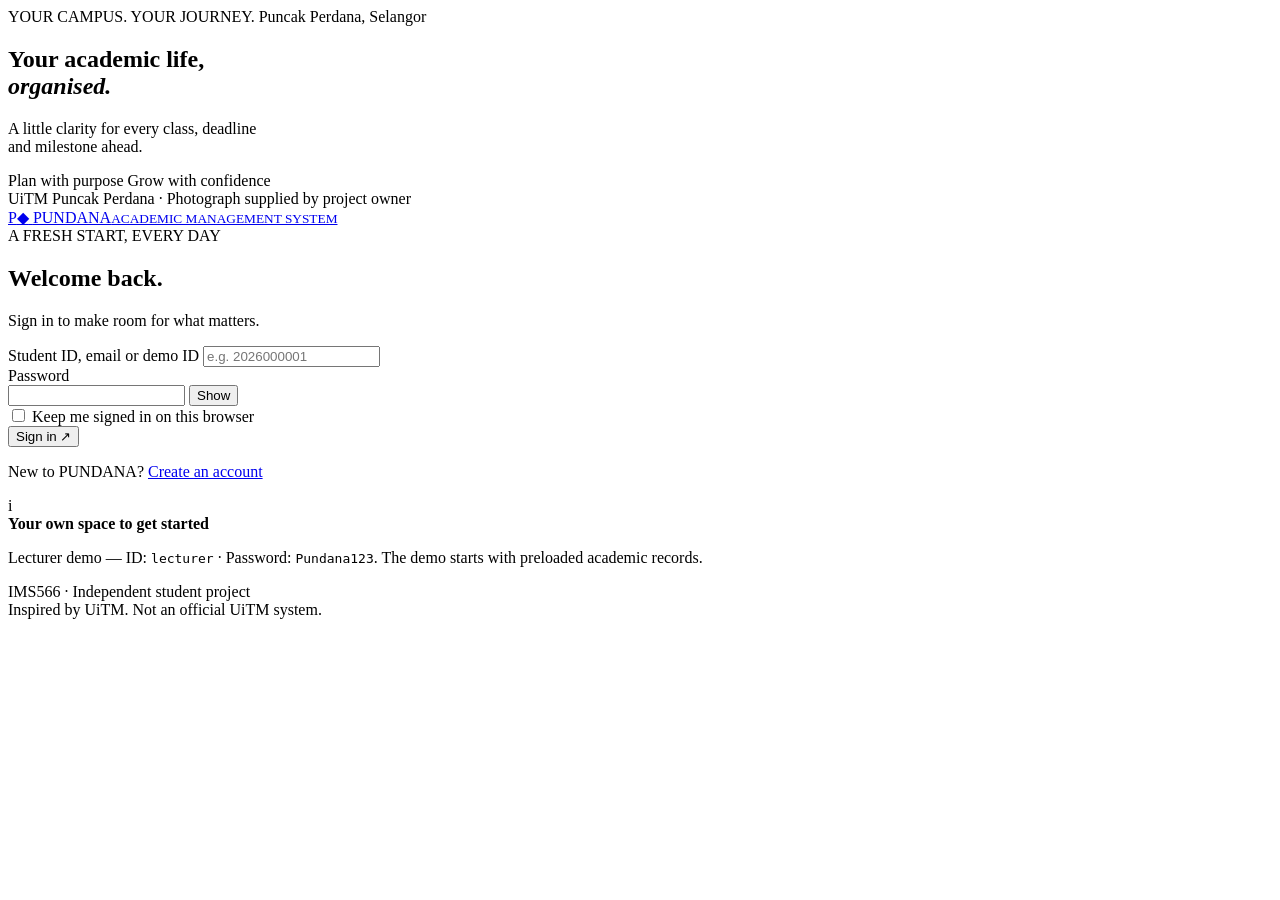
==== index.html @ 01520133 "Upload PUNDANA website" ====
<!doctype html>
<html lang="en">
<head>
<meta charset="utf-8">
<meta name="viewport" content="width=device-width, initial-scale=1">
<meta name="description" content="PUNDANA — an independent IMS566 student academic management project.">
<title>Sign in | PUNDANA</title>
<link rel="stylesheet" href="assets/vendor/bootstrap.min.css">
<link rel="stylesheet" href="assets/css/style.css">
<script src="assets/js/demo-data.js" defer></script>
<script src="assets/js/auth.js" defer>
</script>
<script src="assets/js/pages.js" defer>
</script>
<link rel="stylesheet" href="assets/css/lavender-theme.css">
<script defer src="assets/js/lavender-theme.js">
</script>
</head>
<body class="lavender-auth">
<main class="auth-layout">
<aside class="campus">
<div class="campus-top">
<span class="eyebrow">YOUR CAMPUS. YOUR JOURNEY.</span>
<span class="location">Puncak Perdana, Selangor</span>
</div>
<div class="campus-copy">
<span class="yellow-rule">
</span>
<h2>Your academic life,<br>
<em>organised.</em>
</h2>
<p>A little clarity for every class, deadline<br>and milestone ahead.</p>
<div class="campus-tags">
<span>Plan with purpose</span>
<span>Grow with confidence</span>
</div>
</div>
<div class="photo-credit">UiTM Puncak Perdana · Photograph supplied by project owner</div>
</aside>
<section class="form-panel">
<a class="brand" href="index.html">
<span class="brand-icon">P<span>◆</span>
</span>
<span>PUNDANA<small>ACADEMIC MANAGEMENT SYSTEM</small>
</span>
</a>
<div class="form-content">
<span class="eyebrow purple">A FRESH START, EVERY DAY</span>
<h1>Welcome back.</h1>
<p class="intro">Sign in to make room for what matters.</p>
<div id="feedback" role="status" aria-live="polite" hidden>
</div>
<form id="login-form">
<div class="mb-4">
<label for="identity" class="form-label">Student ID, email or demo ID</label>
<input class="form-control" id="identity" name="identity" autocomplete="username" placeholder="e.g. 2026000001" required maxlength="254">
</div>
<div class="mb-3">
<label for="password" class="form-label">Password</label>
<div class="password-wrap">
<input class="form-control" id="password" name="password" type="password" autocomplete="current-password" required minlength="8" maxlength="128">
<button type="button" class="reveal" data-toggle="password" aria-controls="password" aria-pressed="false" aria-label="Show password">Show</button>
</div>
</div>
<div class="form-check mb-4">
<input class="form-check-input" type="checkbox" id="remember">
<label class="form-check-label" for="remember">Keep me signed in on this browser</label>
</div>
<button class="btn btn-primary w-100" type="submit">Sign in <span aria-hidden="true">↗</span>
</button>
</form>
<p class="switch">New to PUNDANA? <a href="register.html">Create an account</a>
</p>
<div class="demo-note">
<span class="note-icon">i</span>
<div>
<strong>Your own space to get started</strong>
<p>Lecturer demo — ID: <code>lecturer</code> · Password: <code>Pundana123</code>. The demo starts with preloaded academic records.</p>
</div>
</div>
</div>
<footer>IMS566 · Independent student project<br>Inspired by UiTM. Not an official UiTM system.</footer>
</section>
</main>
</body>
</html>
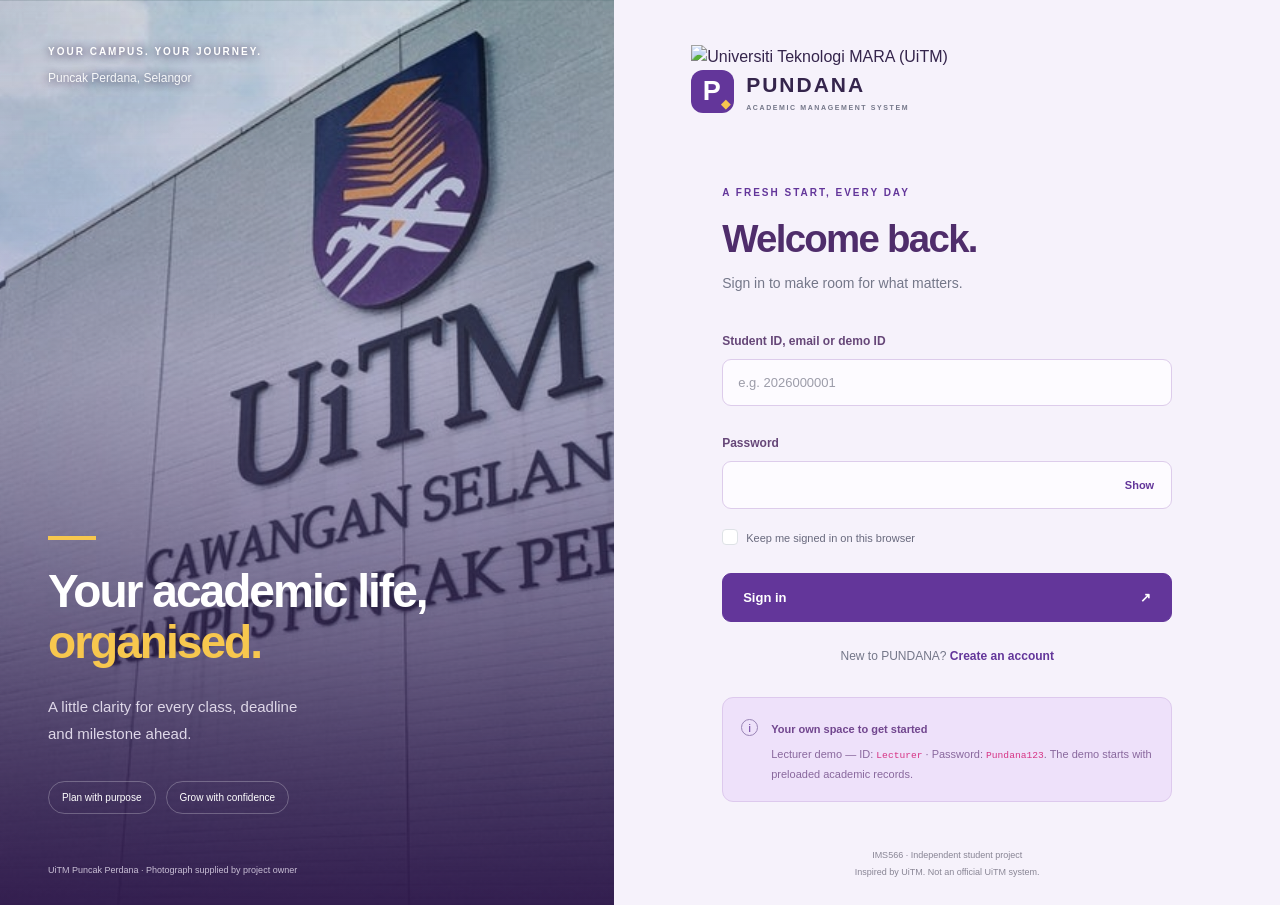
==== commit 7ff9ecd6: "Login and registration layout" ====
--- a/index.html
+++ b/index.html
@@ -13,6 +13,7 @@
 <script src="assets/js/pages.js" defer>
 </script>
 <link rel="stylesheet" href="assets/css/lavender-theme.css">
+<link rel="stylesheet" href="assets/css/auth-branding.css">
 <script defer src="assets/js/lavender-theme.js">
 </script>
 </head>
@@ -38,12 +39,15 @@
 <div class="photo-credit">UiTM Puncak Perdana · Photograph supplied by project owner</div>
 </aside>
 <section class="form-panel">
+<header class="auth-branding">
+<div class="university-logo"><img src="assets/images/uitm-logo.png" alt="Universiti Teknologi MARA (UiTM)" width="1300" height="559"></div>
 <a class="brand" href="index.html">
 <span class="brand-icon">P<span>◆</span>
 </span>
 <span>PUNDANA<small>ACADEMIC MANAGEMENT SYSTEM</small>
 </span>
 </a>
+</header>
 <div class="form-content">
 <span class="eyebrow purple">A FRESH START, EVERY DAY</span>
 <h1>Welcome back.</h1>
@@ -75,7 +79,7 @@
 <span class="note-icon">i</span>
 <div>
 <strong>Your own space to get started</strong>
-<p>Lecturer demo — ID: <code>lecturer</code> · Password: <code>Pundana123</code>. The demo starts with preloaded academic records.</p>
+<p>Lecturer demo — ID: <code>Lecturer</code> · Password: <code>Pundana123</code>. The demo starts with preloaded academic records.</p>
 </div>
 </div>
 </div>
--- a/assets/css/style.css
+++ b/assets/css/style.css
@@ -0,0 +1,2 @@
+:root{--purple:#59338c;--navy:#1c2546;--yellow:#f7c74e;--muted:#747789;--lavender:#f4f1f8}*{box-sizing:border-box}body{margin:0;color:var(--navy);font-family:Inter,"Segoe UI",Arial,sans-serif;background:#fff}a{color:var(--purple);text-underline-offset:4px}a:hover{color:#361957}.auth-layout{min-height:100vh;display:grid;grid-template-columns:48% 52%}.campus{position:relative;min-height:100vh;background:linear-gradient(180deg,rgba(25,24,57,.14),rgba(30,16,57,.4) 40%,rgba(26,15,52,.97)),url('../images/uitm-puncak-perdana.png') center 24%/cover;color:white;display:flex;flex-direction:column;justify-content:space-between;padding:44px 48px 28px}.campus-top{display:flex;flex-direction:column;gap:10px;text-shadow:0 1px 8px #24133b}.eyebrow{font-size:10px;font-weight:750;letter-spacing:2px}.location{font-size:12px;opacity:.9}.campus-copy{margin-top:auto;padding-top:220px}.yellow-rule{display:block;width:48px;height:4px;background:var(--yellow);margin-bottom:26px}.campus h2{font-size:clamp(34px,3.6vw,58px);letter-spacing:-2px;line-height:1.12;font-weight:650}.campus em{color:var(--yellow);font-style:normal}.campus p{margin:24px 0;color:#ded7e8;line-height:1.8;font-size:15px}.campus-tags{display:flex;gap:10px;flex-wrap:wrap;margin:34px 0 50px}.campus-tags span{border:1px solid #ffffff40;border-radius:30px;padding:8px 13px;font-size:10px}.photo-credit{font-size:9px;color:#c9bfd6}.form-panel{padding:44px clamp(30px,6vw,100px) 24px;display:flex;flex-direction:column;justify-content:space-between}.brand{display:flex;gap:12px;align-items:center;text-decoration:none;color:var(--navy);font-weight:800;font-size:21px;letter-spacing:2px}.brand small{display:block;font-size:7px;letter-spacing:1.6px;margin-top:3px;font-weight:600}.brand-icon{width:43px;height:43px;display:grid;place-content:center;background:var(--purple);color:white;border-radius:12px;font-size:27px;position:relative}.brand-icon span{position:absolute;bottom:0;right:2px;font-size:12px;color:var(--yellow)}.form-content{width:100%;max-width:450px;margin:65px auto 45px}.purple{color:var(--purple)}h1{font-size:clamp(32px,3vw,43px);font-weight:700;letter-spacing:-1.7px;margin:13px 0 10px}.intro{color:var(--muted);font-size:14px;line-height:1.7;margin-bottom:32px}.form-label{font-size:12px;font-weight:650;margin-bottom:9px}.form-control{border:1px solid #dedde6;border-radius:8px;padding:13px 15px;font-size:13px;color:var(--navy);background:#fdfcfe;min-height:46px}.form-control::placeholder{color:#9c9ca9}.form-control:focus{border-color:var(--purple);box-shadow:0 0 0 3px #59338c18}.password-wrap{position:relative}.password-wrap input{padding-right:64px}.reveal{position:absolute;right:12px;top:0;height:100%;border:0;background:transparent;font-size:11px;color:var(--purple);font-weight:650}.form-check-label{font-size:11px;color:#68697d}.form-check-input:checked{background-color:var(--purple);border-color:var(--purple)}.btn-primary{background:var(--purple);border-color:var(--purple);padding:14px 20px;border-radius:8px;font-size:13px;font-weight:650;display:flex;justify-content:space-between;align-items:center}.btn-primary:hover,.btn-primary:focus{background:#43236f;border-color:#43236f}.btn:disabled{opacity:.65}.switch{font-size:12px;text-align:center;margin:25px 0 32px;color:var(--muted)}.switch a{font-weight:650;text-decoration:none}.demo-note{display:flex;gap:13px;padding:18px;background:var(--lavender);border:1px solid #e9e2f1;border-radius:9px}.demo-note strong{font-size:11px}.demo-note p{font-size:11px;color:var(--muted);line-height:1.7;margin:5px 0 0}.note-icon{border:1px solid #9984b5;border-radius:50%;width:17px;height:17px;flex-shrink:0;text-align:center;font-size:11px;color:var(--purple);margin-top:3px}footer{text-align:center;font-size:9px;color:#888594;line-height:1.9}small{font-size:10px;color:var(--muted)}#feedback{padding:12px 15px;background:#fdf0ee;color:#8b2922;border-radius:8px;margin-bottom:20px;font-size:12px}#feedback.success{background:#edf6ef;color:#245b37}:focus-visible{outline:3px solid #c79419;outline-offset:3px}.workspace{background:#f7f6fa}.workspace-header{display:flex;justify-content:space-between;align-items:center;padding:24px 6%;background:white;border-bottom:1px solid #e7e1ed}.btn-outline-primary{color:var(--purple);border-color:var(--purple);font-size:12px}.welcome-banner{border-radius:16px;padding:45px;color:white;background:linear-gradient(90deg,#24143deb,#24143d88),url('../images/uitm-puncak-perdana.png') center/cover}.welcome-banner h2{font-size:30px;margin:15px 0}.welcome-banner p{max-width:500px;font-size:14px}.module-card,.account-card{background:white;border:1px solid #e6e1ee;border-radius:12px;padding:24px;height:100%}.module-card h2,.account-card h2{font-size:17px}.module-card p,.account-card p{font-size:12px;color:var(--muted)}.module-card span{font-size:9px;color:var(--purple);letter-spacing:1px}.account-card dl{font-size:13px}.workspace footer{padding:24px}@media(min-width:1400px){.form-panel{padding-top:55px}.form-content{margin-top:80px;margin-bottom:65px}}@media(max-width:900px){.auth-layout{grid-template-columns:40% 60%}.campus{padding:32px 25px}.form-panel{padding:32px}.campus h2{font-size:38px}}@media(max-width:650px){.auth-layout{display:flex;flex-direction:column}.campus{min-height:280px;padding:24px;order:1;background-position:center 34%}.campus-copy{padding-top:55px}.campus-top,.campus-tags,.photo-credit{display:none}.campus h2{font-size:34px;letter-spacing:-1px}.campus p{font-size:12px;margin:12px 0}.yellow-rule{margin-bottom:15px}.form-panel{padding:28px 24px;order:0}.form-content{margin:40px auto 24px}.brand{font-size:18px}.form-panel footer{margin-top:14px}.welcome-banner{padding:26px}.workspace-header{padding:20px}.workspace-header .brand small{font-size:6px}}
+[hidden]{display:none!important}
--- a/assets/css/lavender-theme.css
+++ b/assets/css/lavender-theme.css
@@ -0,0 +1,256 @@
+/* Approved PUNDANA lavender theme. Presentation only; stored records are unchanged. */
+.lavender-theme { --purple: #63369a; --navy: #26304d; --muted: #6f6682; background: #f6f2fb; font-family: "Segoe UI", system-ui, sans-serif; color: #2c2846; }
+.lavender-theme .sidebar { background: #eee5f8; border-right: 1px solid #e0d2ef; padding: 31px 20px 22px; }
+.lavender-theme .brand { color: #35254c; gap: 11px; font-size: 20px; }
+.lavender-theme .brand-icon { background: #63369a; box-shadow: 0 5px 12px #6c429126; border-radius: 13px; }
+.lavender-theme .brand small { color: #806b97; font-size: 6px; letter-spacing: 1.15px; }
+.lavender-theme .nav-caption { margin: 39px 14px 17px; font-size: 9px; color: #8a729e; letter-spacing: 1.9px; }
+.lavender-theme .nav-item { font-size: 12px; color: #78638d; border-radius: 10px; padding: 13px 14px; gap: 12px; margin-bottom: 8px; min-height: 47px; }
+.lavender-theme .nav-item svg { width: 19px; height: 19px; flex-shrink: 0; }
+.lavender-theme .nav-item:hover { background: #e3d6f1; color: #5a2e88; }
+.lavender-theme .nav-item.active { background: #63369a; color: #fff; box-shadow: 0 5px 13px #63369a20; position: relative; }
+.lavender-theme .nav-item.active::after { content: ""; width: 5px; height: 5px; background: #f4cc67; border-radius: 50%; margin-left: auto; }
+.lavender-theme .sidebar-bottom { background: #ffffff61; border: 1px solid #e0d1ed; border-radius: 12px; padding: 15px 12px; margin-top: auto; gap: 11px; }
+.lavender-theme .student-avatar { background: #dcccED; color: #63369a; min-width: 35px; height: 35px; }
+.lavender-theme .sidebar-bottom strong { color: #574169; line-height: 1.65; font-size: 11px; }
+.lavender-theme .sidebar-bottom small { color: #8a759b; font-size: 10px; }
+.lavender-theme .sidebar-attribution { font-size: 9px; color: #8a759b; margin-top: 20px; line-height: 1.8; }
+.lavender-theme .dashboard-top { height: 75px; background: #fdfbff; border-bottom: 1px solid #e8dff2; color: #786585; font-size: 12px; padding: 0 37px; }
+.lavender-theme .top-left strong { color: #61487a; font-size: 12px; }
+.lavender-theme .dashboard-top time { color: #8b789c; font-size: 11px; }
+.lavender-theme #main-content { padding: 30px 36px 0; max-width: 1510px; }
+.lavender-theme .page-heading { position: relative; isolation: isolate; overflow: hidden; min-height: 186px; background: #63369a; border: 1px solid #673a9e; border-radius: 18px; padding: 29px 34px; color: white; margin-bottom: 23px; box-shadow: 0 8px 20px #63369a10; }
+.lavender-theme .page-heading::before { content: ""; position: absolute; z-index: -1; width: 320px; height: 320px; border: 1px solid #ffffff14; border-radius: 50%; right: 70px; top: -135px; box-shadow: 0 0 0 33px #ffffff04, 0 0 0 68px #ffffff03; }
+.lavender-theme .page-heading::after { content: ""; position: absolute; z-index: -1; width: 170px; height: 170px; border-radius: 50%; background: #8755af; right: -77px; bottom: -116px; }
+.lavender-theme .page-heading .eyebrow { color: #e1c9f4; font-size: 9px; letter-spacing: 1.8px; }
+.lavender-theme .page-heading h1 { font-size: 36px; color: #fff; font-weight: 700; letter-spacing: -1.15px; margin: 10px 0 8px; }
+.lavender-theme .page-heading p { color: #ddc9ef; font-size: 13px; line-height: 1.8; margin: 0; }
+.lavender-theme .hero-art { position: absolute; right: 225px; top: 43px; width: 88px; height: 88px; border: 1px solid #ffffff24; background: #ffffff0a; border-radius: 22px; display: grid; place-items: center; transform: rotate(-12deg); color: #e2c8f5; }
+.lavender-theme .hero-art svg { width: 44px; height: 44px; }
+.lavender-theme .page-heading > .btn { position: relative; z-index: 1; color: #553071; background: #f6cf6a; border: 1px solid #f6cf6a; box-shadow: 0 4px 10px #28113b15; font-size: 12px; padding: 13px 20px; min-height: 45px; border-radius: 10px; }
+.lavender-theme .page-heading > .btn:hover { background: #ffdc83; border-color: #ffdc83; }
+.lavender-theme .academic-stats { gap: 17px; margin-bottom: 25px; }
+.lavender-theme .academic-stats article { border: 1px solid #e3d0f5; background: #ede1fc; padding: 23px 24px; border-radius: 13px; box-shadow: none; position: relative; min-height: 111px; color: #63369a; }
+.lavender-theme .academic-stats article:nth-child(2) { background: #fff2ce; border-color: #f1e3b5; color: #977025; }
+.lavender-theme .academic-stats article:nth-child(3) { background: #e5edfb; border-color: #d4e1f4; color: #52739d; }
+.lavender-theme .academic-stats strong { font-size: 31px; line-height: 1.2; font-weight: 700; color: inherit; margin-bottom: 9px; letter-spacing: -.7px; }
+.lavender-theme .academic-stats span { font-size: 11px; color: inherit; opacity: .9; }
+.lavender-theme .academic-stats article::after { content: ""; position: absolute; top: 24px; right: 23px; width: 40px; height: 40px; background-color: #ffffff70; background-repeat: no-repeat; background-position: center; background-size: 23px; border-radius: 11px; }
+.lavender-theme .dashboard-card { border: 1px solid #e7dcf0; border-radius: 15px; background: #fff; padding: 26px; box-shadow: 0 4px 20px #4b266a04; }
+.lavender-theme .table-card-heading { display: flex; align-items: center; gap: 11px; margin-bottom: 23px; padding-bottom: 19px; border-bottom: 1px solid #f0e8f7; }
+.lavender-theme .table-card-heading > svg { width: 22px; height: 22px; color: #79579b; }
+.lavender-theme .table-card-heading h2 { font-size: 17px; color: #4b345e; margin: 0; font-weight: 650; }
+.lavender-theme .table-card-heading p { color: #786585; font-size: 11px; margin: 4px 0 0; }
+.lavender-theme .record-filters { gap: 20px; }
+.lavender-theme .form-label { font-size: 12px; color: #584365; font-weight: 650; margin-bottom: 9px; }
+.lavender-theme .form-control, .lavender-theme .form-select { background-color: #fcfaff; border: 1px solid #e2d4ee; color: #5a416e; border-radius: 9px; min-height: 46px; padding: 12px 14px; font-size: 12px; }
+.lavender-theme .form-select { padding-right: 35px; }
+.lavender-theme .form-control::placeholder { color: #7e6a90; }
+.lavender-theme .form-control:focus, .lavender-theme .form-select:focus { border-color: #af8bcd; box-shadow: 0 0 0 3px #63369a0c; }
+.lavender-theme .results-count { font-size: 10px; color: #786585; margin: 18px 0; }
+.lavender-theme .table-responsive { border: 1px solid #e8def0; border-radius: 10px; }
+.lavender-theme .academic-table { margin: 0; min-width: 660px; --bs-table-bg: transparent; }
+.lavender-theme .academic-table th { font-size: 10px; color: #705387; font-weight: 650; background: #eee5f7; padding: 14px; border-bottom: 1px solid #e5d6ef; }
+.lavender-theme .academic-table td { color: #5e466f; font-size: 12px; padding: 19px 14px; vertical-align: middle; line-height: 1.6; border-color: #f0e8f6; }
+.lavender-theme .academic-table tbody tr:last-child td { border-bottom: 0; }
+.lavender-theme .academic-table tbody tr:hover { background: #fbf7ff; }
+.lavender-theme .academic-table td:first-child { color: #7949a4; font-weight: 650; }
+.lavender-theme .academic-table td:first-child::first-line { background: #f4eafa; }
+.lavender-theme .academic-table td:nth-child(2) { color: #4e365f; font-weight: 550; }
+.lavender-theme .academic-table small { color: #786585; font-size: 10px; font-weight: 400; margin-top: 5px; line-height: 1.7; }
+.lavender-theme .row-actions .btn { border-radius: 7px; font-size: 10px; min-height: 32px; padding: 6px 10px; }
+.lavender-theme .btn-outline-primary { border-color: #d8c5e8; background: #f7f0fd; color: #82569f; }
+.lavender-theme .btn-outline-danger { border-color: #edd3db; background: #fff8fa; color: #bf778b; }
+.lavender-theme footer { color: #786585; font-size: 9px; line-height: 1.9; padding: 27px 5px; }
+.lavender-theme dialog { border: 1px solid #e0d0ee; border-radius: 16px; color: #4e3564; box-shadow: 0 20px 70px #3e215a26; }
+.lavender-theme dialog::backdrop { background: #3e245b66; }
+.lavender-theme dialog h2 { color: #5b3679; font-size: 25px; }
+
+
+@media (max-width: 1150px) { .lavender-theme .hero-art { display: none; } }
+@media (max-width: 960px) {
+ .lavender-theme .sidebar { display: none; top: 68px; width: 260px; box-shadow: 10px 0 35px #43245422; }
+ .lavender-theme .sidebar.open { display: flex; }
+ .lavender-theme .dashboard-shell { margin-left: 0; }
+ .lavender-theme .dashboard-top { height: 68px; padding: 0 24px; position: sticky; top: 0; z-index: 25; gap: 10px; }
+ .lavender-theme #menu-toggle { display: block; color: #63369a; border-radius: 8px; padding: 0 7px; border: 1px solid #e2d4ef; background: #f4edf9; }
+ .lavender-theme #main-content { padding: 25px 24px 0; }
+ .lavender-theme .page-heading { padding: 28px; }
+}
+@media (max-width: 650px) {
+ .lavender-theme .page-heading { min-height: 210px; align-items: flex-start; flex-direction: column; gap: 22px; padding: 27px; }
+ .lavender-theme .page-heading h1 { font-size: 32px; }
+ .lavender-theme .academic-stats { gap: 10px; }
+ .lavender-theme .academic-stats article { padding: 20px 17px; min-width: 100%; min-height: 100px; }
+ .lavender-theme .dashboard-card { padding: 20px; }
+ .lavender-theme .record-filters > div { min-width: 100%; }
+ .lavender-theme .form-control, .lavender-theme .form-select { font-size: 16px; }
+ .lavender-theme .row-actions .btn { min-height: 40px; }
+ 
+ .lavender-theme .dashboard-top time { display: none; }
+}
+
+.lavender-theme .academic-stats article:nth-child(1)::after { background-image: url("data:image/svg+xml,%3Csvg%20viewBox%3D%220%200%2024%2024%22%20fill%3D%22none%22%20stroke%3D%22%2377509b%22%20stroke-width%3D%221.65%22%20stroke-linecap%3D%22round%22%20stroke-linejoin%3D%22round%22%20aria-hidden%3D%22true%22%3E%3Cpath%20d%3D%22M12%205v16M3%204c4-1%206%200%209%202%203-2%205-3%209-2v15c-4-1-6%200-9%202-3-2-5-3-9-2z%22%2F%3E%3C%2Fsvg%3E"); }
+
+.lavender-theme .academic-stats article:nth-child(2)::after { background-image: url("data:image/svg+xml,%3Csvg%20viewBox%3D%220%200%2024%2024%22%20fill%3D%22none%22%20stroke%3D%22%23a47d30%22%20stroke-width%3D%221.65%22%20stroke-linecap%3D%22round%22%20stroke-linejoin%3D%22round%22%20aria-hidden%3D%22true%22%3E%3Cpath%20d%3D%22m2%209%2010-5%2010%205-10%205-10-5zm4%202v6c4%203%208%203%2012%200v-6m4-2v8%22%2F%3E%3C%2Fsvg%3E"); }
+
+.lavender-theme .academic-stats article:nth-child(3)::after { background-image: url("data:image/svg+xml,%3Csvg%20viewBox%3D%220%200%2024%2024%22%20fill%3D%22none%22%20stroke%3D%22%236387ad%22%20stroke-width%3D%221.65%22%20stroke-linecap%3D%22round%22%20stroke-linejoin%3D%22round%22%20aria-hidden%3D%22true%22%3E%3Crect%20x%3D%223%22%20y%3D%225%22%20width%3D%2218%22%20height%3D%2216%22%20rx%3D%223%22%2F%3E%3Cpath%20d%3D%22M7%203v4m10-4v4M3%2011h18m-13%205h2m4%200h2%22%2F%3E%3C%2Fsvg%3E"); }
+
+.lavender-theme .subject-code-badge { display: inline-block; color: #78469f; background: #f0e4fa; border: 1px solid #e6d4f3; border-radius: 6px; padding: 5px 9px; font-size: 11px; letter-spacing: .2px; }
+
+/* Shared workspace refinements using the approved My Subjects palette. */
+.lavender-theme { font-size: 14px; }
+.lavender-theme .page-heading > div:first-child { position: relative; z-index: 1; max-width: 68%; }
+.lavender-theme .page-heading > div:first-child p { max-width: 64ch; }
+.lavender-theme .workspace-pill { background: #ffffff14; color: #ead8f8; border: 1px solid #ffffff24; position: relative; z-index: 1; }
+.lavender-theme .nav-item { text-decoration: none; }
+.lavender-theme .nav-item svg, .lavender-theme #menu-toggle svg { width: 19px; height: 19px; flex-shrink: 0; }
+.lavender-theme .signout { display: flex; align-items: center; justify-content: center; gap: 9px; margin-top: 13px; min-height: 41px; font-size: 11px; border: 1px solid #d5c2e7; color: #77548e; background: #ffffff50; border-radius: 9px; }
+.lavender-theme .signout:hover { background: #e2d5ef; }
+.lavender-theme .signout svg { width: 16px; height: 16px; }
+.lavender-theme .academic-stats article:nth-child(4) { background: #e4f3ed; border-color: #d2e7dd; color: #4e806d; }
+.lavender-theme .academic-stats article:nth-child(4)::after { background-image: none; }
+.lavender-theme .form-hint, .lavender-theme .results-count { color: #7b6889; font-size: 11px; line-height: 1.8; }
+.lavender-theme .academic-table td { font-size: 13px; }
+.lavender-theme .academic-table th { font-size: 11px; }
+.lavender-theme .row-actions .btn { font-size: 11px; }
+.lavender-theme .status-badge { background: #eee2fa; color: #754593; border: 1px solid #e4d0f3; border-radius: 6px; font-size: 11px; padding: 5px 9px; }
+.lavender-theme .status-badge.doing { background: #fff3cc; color: #896521; border-color: #efe0ad; }
+.lavender-theme .status-badge.done { background: #e6f3eb; color: #46775c; border-color: #d3e8db; }
+.lavender-theme .overdue-text { color: #ac4c5e; font-size: 11px; }
+.lavender-theme .academic-table tr:hover { background: #fbf7ff; }
+.lavender-theme .empty-state { background: #faf6fe; border: 1px dashed #e4d5ef; border-radius: 12px; margin-top: 12px; }
+.lavender-theme .empty-state strong { font-size: 13px; color: #725588; }
+.lavender-theme .empty-state p { font-size: 11px; color: #857091; }
+.lavender-theme .empty-symbol { background: #eee3f8; color: #986cb6; }
+.lavender-theme .btn-primary { background: #63369a; border-color: #63369a; border-radius: 9px; }
+.lavender-theme .btn-primary:hover { background: #532680; border-color: #532680; }
+.lavender-theme .page-heading > .btn { background: #f6cf6a; color: #553071; border-color: #f6cf6a; }
+.lavender-theme .page-heading > .btn:hover { background: #ffdc83; border-color: #ffdc83; }
+.lavender-theme .dashboard-grid { gap: 22px; }
+.lavender-theme .section-heading .eyebrow { font-size: 9px; color: #9876af; }
+.lavender-theme .section-heading h2 { color: #543a69; font-size: 19px; letter-spacing: -.3px; }
+.lavender-theme .count-badge { color: #8557a3; background: #f1e5fb; border-radius: 7px; }
+.lavender-theme .record-row { border-color: #eee4f5; padding: 16px 0; }
+.lavender-theme .record-row h3 { color: #60436f; font-size: 13px; line-height: 1.7; }
+.lavender-theme .record-row p { font-size: 11px; color: #857091; }
+.lavender-theme .record-row .record-date { color: #886a9b; font-size: 11px; }
+.lavender-theme .record-date.overdue { color: #ac4c5e; }
+.lavender-theme .record-date .status { font-size: 10px; }
+.lavender-theme .dashboard-semester { font-size: 11px; padding: 6px 28px 6px 9px; min-height: 34px; }
+.lavender-theme .tiny-tag { color: #8b6d9d; background: #f3ebf9; font-size: 10px; }
+.lavender-theme .dashboard-hero, .lavender-theme .profile-banner { border-radius: 18px; border: 1px solid #70449c; background: linear-gradient(90deg,#4e267cf0,#63369ab8),url('../images/uitm-puncak-perdana.png') center 38%/cover; }
+.lavender-theme .dashboard-hero h2 { line-height: 1.4; font-size: 27px; }
+.lavender-theme .dashboard-hero p { color: #e3d2ef; font-size: 13px; }
+.lavender-theme .hero-link { background: #f6cf6a; color: #553071; font-size: 11px; border-radius: 8px; }
+.lavender-theme .summary-grid { gap: 17px; }
+.lavender-theme .stat-card { background: #ede1fc; border: 1px solid #e3d0f5; border-radius: 13px; color: #63369a; box-shadow: none; }
+.lavender-theme .stat-card:nth-child(2) { background: #fff2ce; border-color: #f1e3b5; color: #977025; }
+.lavender-theme .stat-card:nth-child(3) { background: #e5edfb; border-color: #d4e1f4; color: #52739d; }
+.lavender-theme .stat-card:nth-child(4) { background: #e4f3ed; border-color: #d2e7dd; color: #4e806d; }
+.lavender-theme .stat-card > strong { color: inherit; font-size: 31px; }
+.lavender-theme .stat-label, .lavender-theme .stat-card > small { color: inherit; font-size: 11px; }
+.lavender-theme .stat-card > small { font-size: 10px; opacity: .85; }
+.lavender-theme .stat-icon, .lavender-theme .stat-icon.yellow, .lavender-theme .stat-icon.blue, .lavender-theme .stat-icon.green { color: inherit; background: #ffffff70; border-radius: 9px; }
+.lavender-theme .stat-icon svg { width: 17px; height: 17px; }
+.lavender-theme.theme-dashboard .page-heading, .lavender-theme.theme-profile .page-heading { min-height: 0; padding: 0; background: transparent; border: 0; box-shadow: none; color: #2c2846; overflow: visible; }
+.lavender-theme.theme-dashboard .page-heading h1, .lavender-theme.theme-profile .page-heading h1 { color: #3d2d52; font-size: 31px; }
+.lavender-theme.theme-dashboard .page-heading .eyebrow, .lavender-theme.theme-profile .page-heading .eyebrow { color: #8557a3; }
+.lavender-theme.theme-dashboard .page-heading p, .lavender-theme.theme-profile .page-heading p { color: #7b668a; }
+.lavender-theme.theme-dashboard .page-heading::before, .lavender-theme.theme-dashboard .page-heading::after, .lavender-theme.theme-profile .page-heading::before, .lavender-theme.theme-profile .page-heading::after { display: none; }
+.lavender-theme.theme-dashboard .workspace-pill { color: #8a62a4; background: #eee3f8; border-color: #e5d6ef; }
+.lavender-theme .quick-card > p { color: #897397; font-size: 12px; }
+.lavender-theme .quick-grid a { background: #f7f0fd; border-color: #e5d4f1; color: #825c9c; font-size: 11px; border-radius: 9px; min-height: 45px; }
+.lavender-theme .quick-grid a:hover { background: #eee1fa; }
+.lavender-theme .progress { background: #eee3f7; }
+.lavender-theme .progress-bar { background: #7545a5; }
+.lavender-theme .progress-overview strong { color: #68428b; }
+.lavender-theme .progress-overview span, .lavender-theme .progress-legend span { color: #8e769f; font-size: 11px; }
+.lavender-theme .assignment-chart-state { background: #f6effc; color: #897198; }
+.lavender-theme .assignment-chart-source { color: #8c769d; }
+.lavender-theme .day-column { background: #f7f1fc; border: 1px solid #e8daf3; border-radius: 11px; }
+.lavender-theme .day-column.today { background: #eee1fa; border-color: #b58bd2; }
+.lavender-theme .day-column > h2 { color: #705083; font-size: 13px; }
+.lavender-theme .today-label { color: #93653a; background: #fff0bf; border-radius: 5px; padding: 3px 5px; }
+.lavender-theme .day-empty { color: #80658e; font-size: 11px; }
+.lavender-theme .class-block { border-radius: 9px; border-color: #e7daef; border-left: 4px solid var(--subject-color,#9965b9); box-shadow: 0 3px 12px #683b9005; padding: 14px; }
+.lavender-theme .class-block h3 { font-size: 13px; color: #795096; }
+.lavender-theme .class-block p { font-size: 11px; color: #8d759a; }
+.lavender-theme .class-block time { color: #7d6094; font-size: 11px; }
+.lavender-theme .class-block .btn { font-size: 10px; }
+.lavender-theme .history-card h2 { color: #60416f; }
+.lavender-theme .formula { background: #f3ebfa; border-left: 3px solid #b18acb; color: #826094; font-size: 12px; line-height: 1.9; }
+.lavender-theme .grade-choice { font-size: 12px; padding: 9px 28px 9px 10px; min-height: 40px; }
+.lavender-theme .grade-scale span { background: #eee1fa; color: #805497; font-size: 11px; border-radius: 7px; }
+.lavender-theme details summary { color: #86629a; }
+.lavender-theme .calendar-weekdays { color: #977aa9; font-size: 10px; }
+.lavender-theme .calendar-day { background: #fcf9ff; border-color: #e9ddf2; border-radius: 9px; }
+.lavender-theme .calendar-day.selected { background: #63369a; color: #fff; border-color: #63369a; }
+.lavender-theme .calendar-day.today { box-shadow: inset 0 0 0 1px #e8c464; border-color: #e8c464; }
+.lavender-theme .calendar-day.outside { background: #f6f2fa; color: #877492; }
+.lavender-theme .calendar-day .event-count { color: #80658e; }
+.lavender-theme .calendar-day.selected .event-count { color: #e4c9f7; }
+.lavender-theme .calendar-legend { color: #8e799e; }
+.lavender-theme .month-navigation h2, .lavender-theme .selected-events h2 { color: #624373; }
+.lavender-theme .event-card { border-color: #eee4f4; }
+.lavender-theme .event-card h3 { color: #6d4d7f; font-size: 14px; }
+.lavender-theme .event-card p { color: #8c759a; font-size: 11px; }
+.lavender-theme .event-card .event-type { color: #80658e; font-size: 10px; }
+.lavender-theme .event-card p.overdue-text { color: #ac4c5e; }
+.lavender-theme .month-event-button { color: #7b5890; border-color: #eee4f5; font-size: 13px; }
+.lavender-theme .month-event-button:hover { background: #fcf9ff; }
+.lavender-theme .profile-avatar { background: #f6cf6a; color: #664179; border: 3px solid #ffffff38; }
+.lavender-theme .profile-layout h2 { color: #624373; }
+.lavender-theme .profile-details dt { color: #80658e; font-size: 11px; }
+.lavender-theme .profile-details dd { color: #6c4c7e; font-size: 14px; }
+.lavender-theme .profile-links a { background: #f5edfb; color: #815797; border: 1px solid #e8d7f2; font-size: 12px; border-radius: 9px; }
+.lavender-theme .profile-links a:hover { background: #eee1f8; }
+.lavender-theme .form-check-label { font-size: 12px; }
+.lavender-theme :focus-visible { outline: 3px solid #c89724; outline-offset: 3px; }
+@media (max-width: 1300px) {
+ .lavender-theme .summary-grid { grid-template-columns: repeat(2,minmax(0,1fr)); }
+ .lavender-theme .performance-layout, .lavender-theme .calendar-layout { grid-template-columns: minmax(0,1fr); }
+}
+@media (min-width: 1600px) { .lavender-theme .schedule:not(.daily) { grid-template-columns: repeat(7,minmax(0,1fr)); } }
+@media (min-width: 961px) and (max-width: 1599px) { .lavender-theme .schedule:not(.daily) { grid-template-columns: repeat(2,minmax(0,1fr)); overflow: visible; } }
+@media (max-width: 960px) {
+ .lavender-theme .dashboard-grid { grid-template-columns: minmax(0,1fr); }
+ .lavender-theme .schedule:not(.daily) { grid-template-columns: repeat(2,minmax(0,1fr)); overflow: visible; }
+ .lavender-theme .sidebar-bottom strong { max-width: 150px; }
+}
+@media (max-width: 650px) {
+ .lavender-theme .page-heading > div:first-child { max-width: 100%; }
+ .lavender-theme .academic-stats article { min-width: calc(50% - 6px); }
+ .lavender-theme .academic-stats article::after { width: 30px; height: 30px; background-size: 18px; top: 20px; right: 14px; }
+ .lavender-theme .summary-grid { gap: 10px; }
+ .lavender-theme .stat-card { padding: 19px 14px; }
+ .lavender-theme .stat-label { font-size: 10px; }
+ .lavender-theme .stat-card > small { font-size: 10px; }
+ .lavender-theme .schedule:not(.daily), .lavender-theme .profile-layout { grid-template-columns: minmax(0,1fr); }
+ .lavender-theme .row-actions .btn { min-height: 40px; }
+ .lavender-theme .calendar-grid, .lavender-theme .calendar-weekdays { gap: 4px; }
+ .lavender-theme .calendar-day { min-height: 69px; }
+ .lavender-theme .form-control, .lavender-theme .form-select { font-size: 16px; }
+ .lavender-theme .grade-choice { font-size: 13px; }
+ .lavender-theme .profile-banner { align-items: flex-start; flex-direction: column; }
+ .lavender-theme .profile-banner h2 { font-size: 23px; }
+ .lavender-theme dialog { padding: 26px 21px; max-height: calc(100dvh - 30px); overflow-y: auto; }
+ .lavender-theme .preview-notice { display: none; }
+}
+@media (prefers-reduced-motion: reduce) { .lavender-theme *, .lavender-theme *::before, .lavender-theme *::after { transition: none!important; scroll-behavior: auto!important; } }
+/* Authentication uses the same lavender palette around the supplied campus photo. */
+.lavender-auth { --purple:#63369a; --navy:#35254c; background:#f6f2fb; }
+.lavender-auth .auth-layout { background:#f6f2fb; }
+.lavender-auth .form-panel { background:#f6f2fb; }
+.lavender-auth .brand { color:#35254c; }
+.lavender-auth .brand-icon { background:#63369a; }
+.lavender-auth .form-content h1 { color:#4f2d6b; }
+.lavender-auth .form-label { color:#664778; }
+.lavender-auth .form-control { background:#fdfbff; border-color:#ddcceb; border-radius:9px; }
+.lavender-auth .form-control:focus { border-color:#af8bcd; box-shadow:0 0 0 3px #63369a0e; }
+.lavender-auth .btn-primary { background:#63369a; border-color:#63369a; border-radius:9px; }
+.lavender-auth .btn-primary:hover { background:#532680; border-color:#532680; }
+.lavender-auth .demo-note { background:#eee1fa; border-color:#ddc9ed; border-radius:11px; }
+.lavender-auth .demo-note strong { color:#71468e; }
+.lavender-auth .demo-note p { color:#89689d; }
+.lavender-auth .campus { background-image:linear-gradient(180deg,#30164c1a,#4c26734d 40%,#2f174bef),url('../images/uitm-puncak-perdana.png'); }
